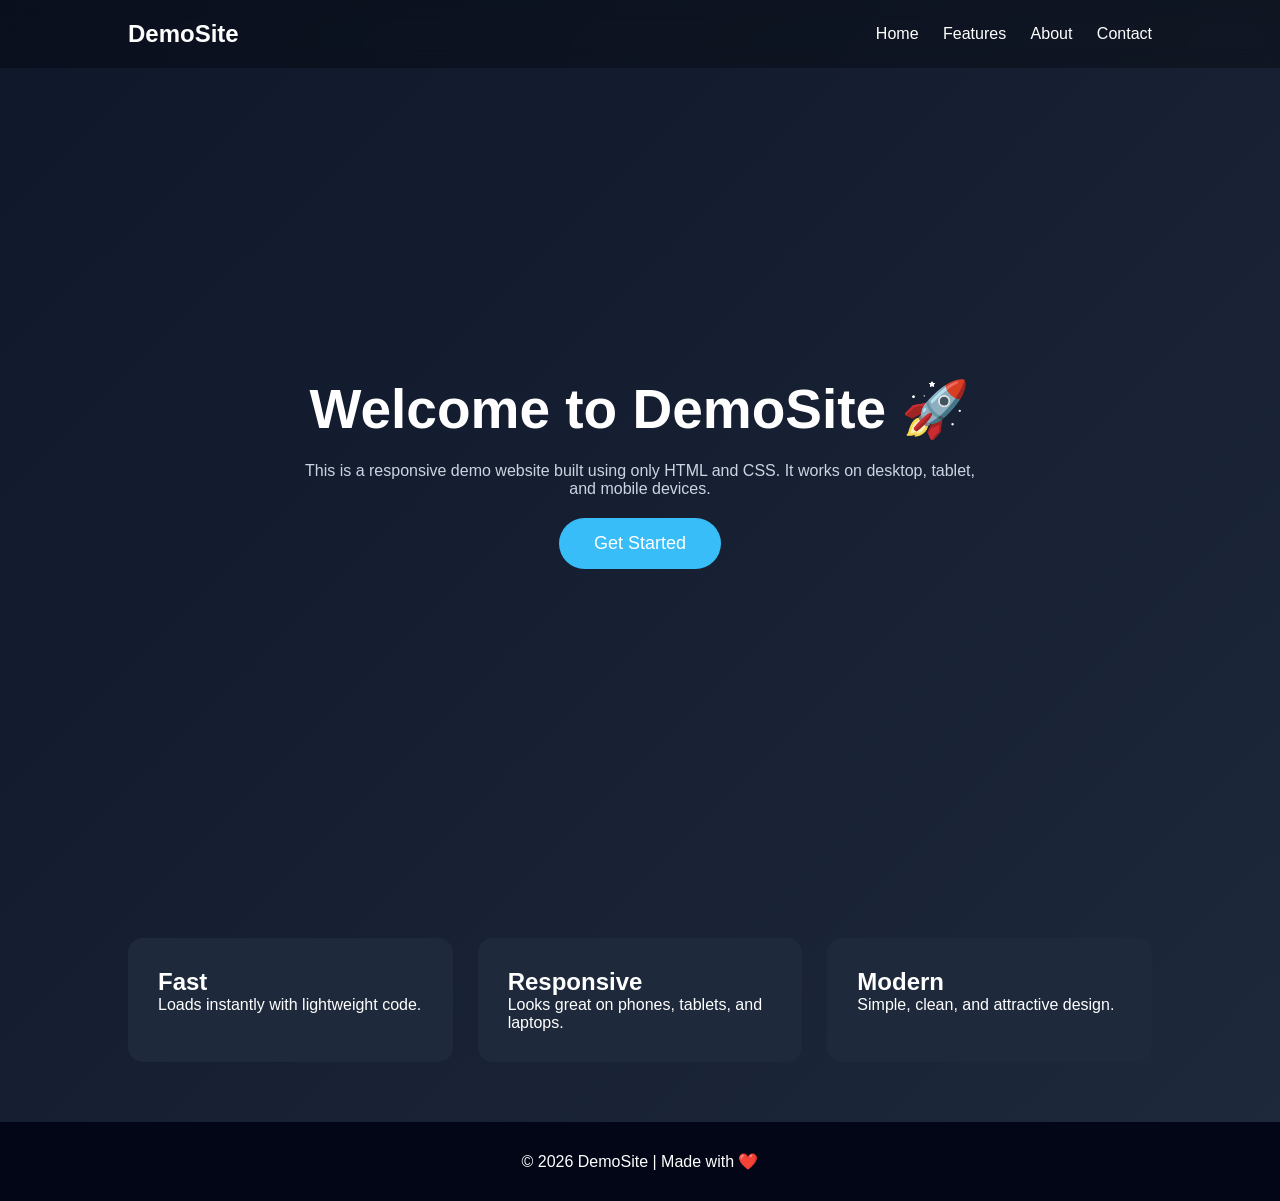
==== index.html @ 9d45ddcf "Create index.html" ====
<!DOCTYPE html>
<html lang="en">
<head>
<meta charset="UTF-8">
<meta name="viewport" content="width=device-width, initial-scale=1.0">
<title>Demo Website</title>

<style>
*{
    margin:0;
    padding:0;
    box-sizing:border-box;
    font-family:Arial,Helvetica,sans-serif;
}

body{
    background:linear-gradient(135deg,#0f172a,#1e293b);
    color:white;
}

header{
    display:flex;
    justify-content:space-between;
    align-items:center;
    padding:20px 10%;
    position:sticky;
    top:0;
    background:rgba(0,0,0,.3);
    backdrop-filter:blur(10px);
}

nav a{
    color:white;
    text-decoration:none;
    margin-left:20px;
}

.hero{
    min-height:90vh;
    display:flex;
    flex-direction:column;
    justify-content:center;
    align-items:center;
    text-align:center;
    padding:20px;
}

.hero h1{
    font-size:55px;
}

.hero p{
    margin:20px 0;
    color:#cbd5e1;
    max-width:700px;
}

button{
    padding:15px 35px;
    border:none;
    border-radius:30px;
    background:#38bdf8;
    color:white;
    cursor:pointer;
    font-size:18px;
    transition:.3s;
}

button:hover{
    transform:scale(1.08);
}

.cards{
    display:grid;
    grid-template-columns:repeat(auto-fit,minmax(250px,1fr));
    gap:25px;
    padding:60px 10%;
}

.card{
    background:#1e293b;
    padding:30px;
    border-radius:15px;
    transition:.3s;
}

.card:hover{
    transform:translateY(-10px);
}

footer{
    text-align:center;
    padding:30px;
    background:#020617;
}
</style>

</head>
<body>

<header>
<h2>DemoSite</h2>

<nav>
<a href="#">Home</a>
<a href="#">Features</a>
<a href="#">About</a>
<a href="#">Contact</a>
</nav>
</header>

<section class="hero">

<h1>Welcome to DemoSite 🚀</h1>

<p>
This is a responsive demo website built using only HTML and CSS.
It works on desktop, tablet, and mobile devices.
</p>

<button onclick="showMessage()">Get Started</button>

</section>

<section class="cards">

<div class="card">
<h2>Fast</h2>
<p>Loads instantly with lightweight code.</p>
</div>

<div class="card">
<h2>Responsive</h2>
<p>Looks great on phones, tablets, and laptops.</p>
</div>

<div class="card">
<h2>Modern</h2>
<p>Simple, clean, and attractive design.</p>
</div>

</section>

<footer>
© 2026 DemoSite | Made with ❤️
</footer>

<script>
function showMessage(){
    alert("Thanks for visiting the demo website!");
}
</script>

</body>
</html>
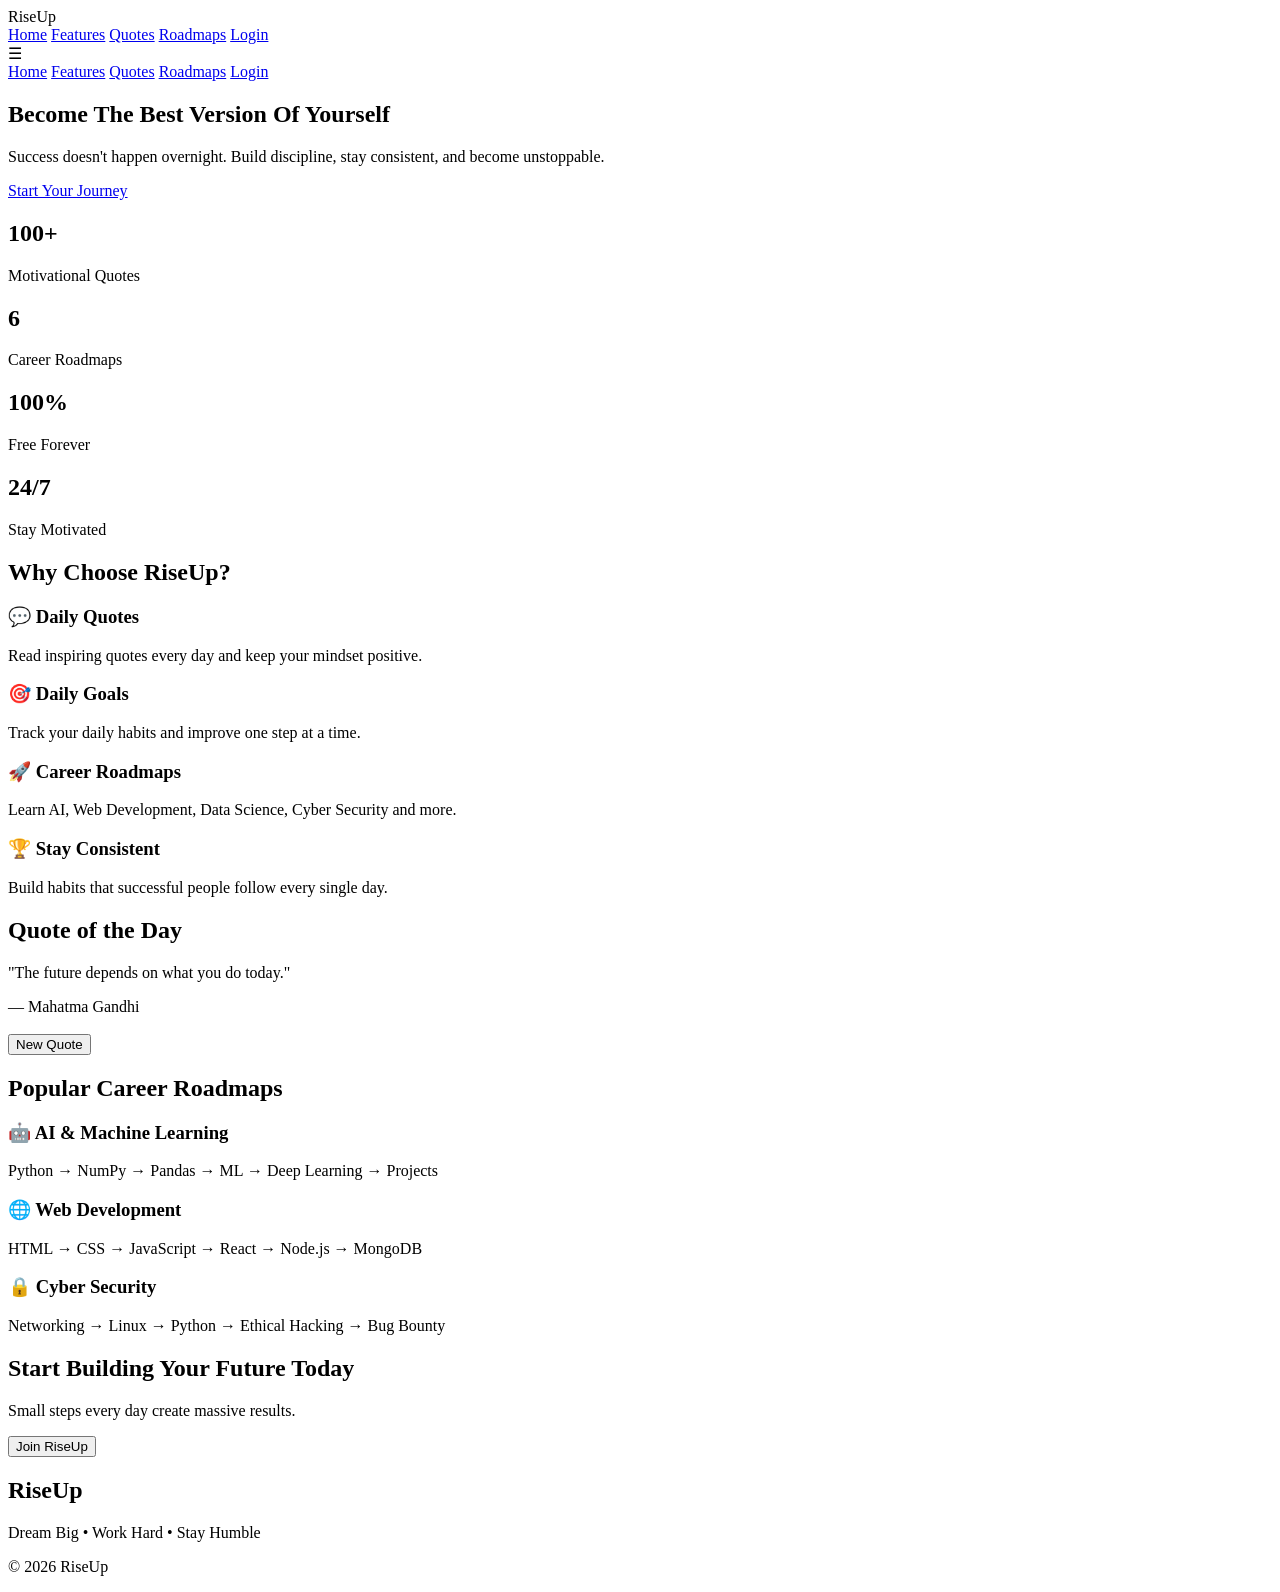
==== commit 1ed2d402: "Update index.html" ====
--- a/index.html
+++ b/index.html
@@ -1,155 +1,289 @@
 <!DOCTYPE html>
 <html lang="en">
 <head>
-<meta charset="UTF-8">
-<meta name="viewport" content="width=device-width, initial-scale=1.0">
-<title>Demo Website</title>
-
-<style>
-*{
-    margin:0;
-    padding:0;
-    box-sizing:border-box;
-    font-family:Arial,Helvetica,sans-serif;
-}
-
-body{
-    background:linear-gradient(135deg,#0f172a,#1e293b);
-    color:white;
-}
-
-header{
-    display:flex;
-    justify-content:space-between;
-    align-items:center;
-    padding:20px 10%;
-    position:sticky;
-    top:0;
-    background:rgba(0,0,0,.3);
-    backdrop-filter:blur(10px);
-}
-
-nav a{
-    color:white;
-    text-decoration:none;
-    margin-left:20px;
-}
-
-.hero{
-    min-height:90vh;
-    display:flex;
-    flex-direction:column;
-    justify-content:center;
-    align-items:center;
-    text-align:center;
-    padding:20px;
-}
-
-.hero h1{
-    font-size:55px;
-}
-
-.hero p{
-    margin:20px 0;
-    color:#cbd5e1;
-    max-width:700px;
-}
-
-button{
-    padding:15px 35px;
-    border:none;
-    border-radius:30px;
-    background:#38bdf8;
-    color:white;
-    cursor:pointer;
-    font-size:18px;
-    transition:.3s;
-}
-
-button:hover{
-    transform:scale(1.08);
-}
-
-.cards{
-    display:grid;
-    grid-template-columns:repeat(auto-fit,minmax(250px,1fr));
-    gap:25px;
-    padding:60px 10%;
-}
-
-.card{
-    background:#1e293b;
-    padding:30px;
-    border-radius:15px;
-    transition:.3s;
-}
-
-.card:hover{
-    transform:translateY(-10px);
-}
-
-footer{
-    text-align:center;
-    padding:30px;
-    background:#020617;
-}
-</style>
-
+    <meta charset="UTF-8">
+    <meta name="viewport" content="width=device-width, initial-scale=1.0">
+    <title>RiseUp | Motivation Every Day</title>
+
+    <link rel="stylesheet" href="style.css">
+
+    <link href="https://fonts.googleapis.com/css2?family=Poppins:wght@300;400;600;700&display=swap" rel="stylesheet">
 </head>
+
 <body>
 
 <header>
-<h2>DemoSite</h2>
+
+<div class="logo">
+    RiseUp
+</div>
 
 <nav>
-<a href="#">Home</a>
-<a href="#">Features</a>
-<a href="#">About</a>
-<a href="#">Contact</a>
+
+<a href="#home">Home</a>
+<a href="#features">Features</a>
+<a href="#quotes">Quotes</a>
+<a href="#roadmaps">Roadmaps</a>
+<a href="login.html" class="login-btn">Login</a>
+
 </nav>
+
+<div class="menu-btn" onclick="toggleMenu()">
+☰
+</div>
+
 </header>
 
-<section class="hero">
-
-<h1>Welcome to DemoSite 🚀</h1>
-
-<p>
-This is a responsive demo website built using only HTML and CSS.
-It works on desktop, tablet, and mobile devices.
-</p>
-
-<button onclick="showMessage()">Get Started</button>
-
-</section>
-
-<section class="cards">
-
-<div class="card">
-<h2>Fast</h2>
-<p>Loads instantly with lightweight code.</p>
-</div>
-
-<div class="card">
-<h2>Responsive</h2>
-<p>Looks great on phones, tablets, and laptops.</p>
-</div>
-
-<div class="card">
-<h2>Modern</h2>
-<p>Simple, clean, and attractive design.</p>
-</div>
-
-</section>
+<div id="mobileMenu" class="mobile-menu">
+
+<a href="#home">Home</a>
+<a href="#features">Features</a>
+<a href="#quotes">Quotes</a>
+<a href="#roadmaps">Roadmaps</a>
+<a href="login.html">Login</a>
+
+</div>
+
+
+<section class="hero" id="home">
+
+<div class="hero-content">
+
+<h1>Become The Best Version Of Yourself</h1>
+
+<p>
+Success doesn't happen overnight.
+Build discipline, stay consistent,
+and become unstoppable.
+</p>
+
+<a href="signup.html" class="hero-btn">
+Start Your Journey
+</a>
+
+</div>
+
+</section>
+
+
+<section class="stats">
+
+<div class="stat-card">
+<h2>100+</h2>
+<p>Motivational Quotes</p>
+</div>
+
+<div class="stat-card">
+<h2>6</h2>
+<p>Career Roadmaps</p>
+</div>
+
+<div class="stat-card">
+<h2>100%</h2>
+<p>Free Forever</p>
+</div>
+
+<div class="stat-card">
+<h2>24/7</h2>
+<p>Stay Motivated</p>
+</div>
+
+</section>
+
+
+
+<section id="features">
+
+<h2 class="section-title">
+Why Choose RiseUp?
+</h2>
+
+<div class="cards">
+
+<div class="card">
+<h3>💬 Daily Quotes</h3>
+
+<p>
+Read inspiring quotes every day and keep your mindset positive.
+</p>
+
+</div>
+
+<div class="card">
+
+<h3>🎯 Daily Goals</h3>
+
+<p>
+Track your daily habits and improve one step at a time.
+</p>
+
+</div>
+
+<div class="card">
+
+<h3>🚀 Career Roadmaps</h3>
+
+<p>
+Learn AI, Web Development, Data Science, Cyber Security and more.
+</p>
+
+</div>
+
+<div class="card">
+
+<h3>🏆 Stay Consistent</h3>
+
+<p>
+Build habits that successful people follow every single day.
+</p>
+
+</div>
+
+</div>
+
+</section>
+
+
+
+<section id="quotes">
+
+<h2 class="section-title">
+
+Quote of the Day
+
+</h2>
+
+<div class="quote-box">
+
+<p id="quote">
+
+"The future depends on what you do today."
+
+</p>
+
+<span id="author">
+
+— Mahatma Gandhi
+
+</span>
+
+<br><br>
+
+<button onclick="newQuote()">
+
+New Quote
+
+</button>
+
+</div>
+
+</section>
+
+
+
+
+<section id="roadmaps">
+
+<h2 class="section-title">
+
+Popular Career Roadmaps
+
+</h2>
+
+<div class="cards">
+
+<div class="card">
+
+<h3>🤖 AI & Machine Learning</h3>
+
+<p>
+
+Python → NumPy → Pandas → ML → Deep Learning → Projects
+
+</p>
+
+</div>
+
+<div class="card">
+
+<h3>🌐 Web Development</h3>
+
+<p>
+
+HTML → CSS → JavaScript → React → Node.js → MongoDB
+
+</p>
+
+</div>
+
+<div class="card">
+
+<h3>🔒 Cyber Security</h3>
+
+<p>
+
+Networking → Linux → Python → Ethical Hacking → Bug Bounty
+
+</p>
+
+</div>
+
+</div>
+
+</section>
+
+
+
+
+<section class="cta">
+
+<h2>
+
+Start Building Your Future Today
+
+</h2>
+
+<p>
+
+Small steps every day create massive results.
+
+</p>
+
+<a href="signup.html">
+
+<button>
+
+Join RiseUp
+
+</button>
+
+</a>
+
+</section>
+
+
 
 <footer>
-© 2026 DemoSite | Made with ❤️
+
+<h2>RiseUp</h2>
+
+<p>
+
+Dream Big • Work Hard • Stay Humble
+
+</p>
+
+<p>
+
+© 2026 RiseUp
+
+</p>
+
 </footer>
 
-<script>
-function showMessage(){
-    alert("Thanks for visiting the demo website!");
-}
-</script>
+
+
+<script src="script.js"></script>
 
 </body>
 </html>
